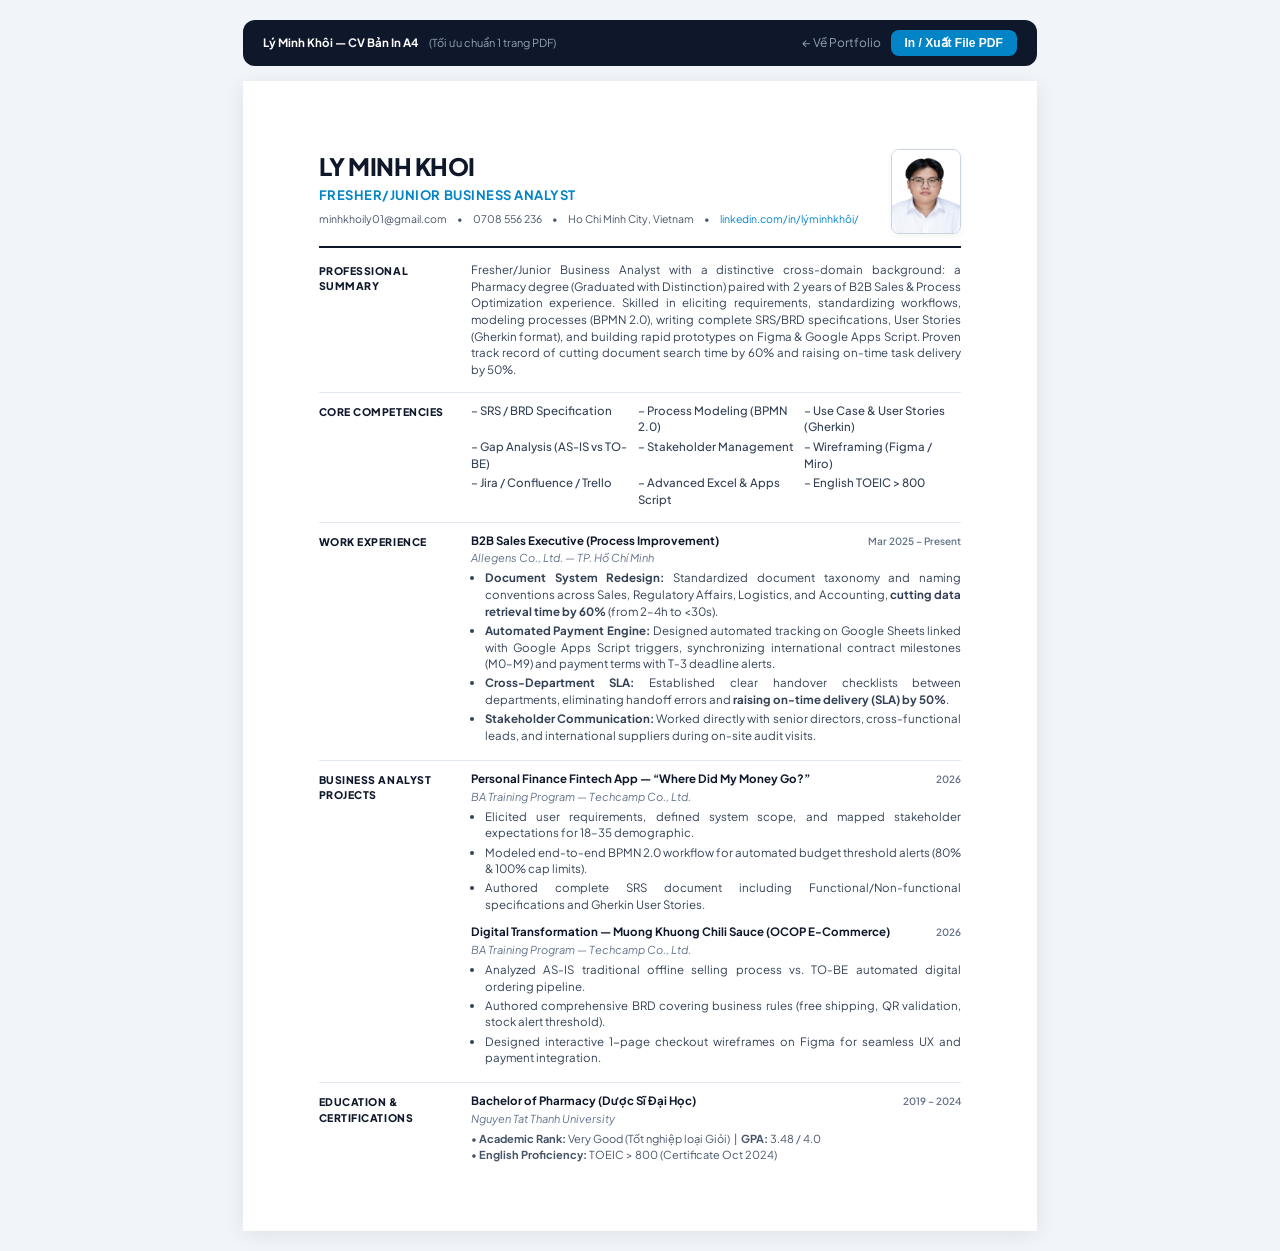
==== cv.html @ ffcbd56b "feat(cv): create standalone A4 printable cv.html with Fresher/Junior Business Analyst title" ====
<!DOCTYPE html>
<html lang="vi">
<head>
  <meta charset="UTF-8">
  <meta name="viewport" content="width=device-width, initial-scale=1.0">
  <title>CV Lý Minh Khôi - Fresher/Junior Business Analyst</title>
  <link rel="preconnect" href="https://fonts.googleapis.com">
  <link rel="preconnect" href="https://fonts.gstatic.com" crossorigin>
  <link href="https://fonts.googleapis.com/css2?family=Plus+Jakarta+Sans:wght@400;500;600;700;800&display=swap" rel="stylesheet">
  <style>
    * {
      box-sizing: border-box;
      margin: 0;
      padding: 0;
    }
    body {
      font-family: 'Plus Jakarta Sans', -apple-system, BlinkMacSystemFont, 'Segoe UI', Roboto, sans-serif;
      background-color: #f1f5f9;
      color: #1e293b;
      line-height: 1.45;
      font-size: 11.5px;
      padding: 20px 0;
    }
    .page {
      background: #ffffff;
      width: 210mm;
      min-height: 297mm;
      margin: 0 auto;
      padding: 18mm 20mm;
      box-shadow: 0 4px 20px rgba(0, 0, 0, 0.08);
      position: relative;
    }
    @media print {
      body {
        background: transparent;
        padding: 0;
      }
      .page {
        width: 100%;
        margin: 0;
        padding: 12mm 15mm;
        box-shadow: none;
      }
      .no-print {
        display: none !important;
      }
    }
    .header {
      display: flex;
      justify-content: space-between;
      align-items: flex-start;
      border-bottom: 2px solid #0f172a;
      padding-bottom: 12px;
      margin-bottom: 14px;
    }
    .name-title h1 {
      font-size: 24px;
      font-weight: 800;
      letter-spacing: -0.02em;
      color: #0f172a;
      text-transform: uppercase;
      margin-bottom: 2px;
    }
    .name-title .job-title {
      font-size: 13px;
      font-weight: 700;
      color: #0284c7;
      text-transform: uppercase;
      letter-spacing: 0.04em;
    }
    .contact-line {
      margin-top: 6px;
      font-size: 10.5px;
      color: #475569;
      display: flex;
      flex-wrap: wrap;
      gap: 10px;
    }
    .contact-line a {
      color: #0284c7;
      text-decoration: none;
    }
    .avatar-box {
      width: 70px;
      height: 85px;
      border-radius: 8px;
      overflow: hidden;
      border: 1px solid #cbd5e1;
      flex-shrink: 0;
      box-shadow: 0 2px 6px rgba(0,0,0,0.05);
    }
    .avatar-box img {
      width: 100%;
      height: 100%;
      object-cover: cover;
    }
    .section {
      display: grid;
      grid-template-columns: 140px 1fr;
      gap: 12px;
      margin-bottom: 13px;
      align-items: start;
    }
    .section-title {
      font-size: 10.5px;
      font-weight: 800;
      color: #0f172a;
      text-transform: uppercase;
      letter-spacing: 0.05em;
      padding-top: 1px;
    }
    .section-content {
      color: #334155;
    }
    .summary-text {
      text-align: justify;
      color: #334155;
    }
    .competencies-grid {
      display: grid;
      grid-template-columns: repeat(3, 1fr);
      gap: 3px 10px;
      font-weight: 500;
    }
    .job-header {
      display: flex;
      justify-content: space-between;
      align-items: baseline;
      margin-bottom: 1px;
    }
    .job-title-company {
      font-weight: 700;
      color: #0f172a;
    }
    .job-company-name {
      font-style: italic;
      color: #64748b;
      margin-bottom: 4px;
      font-size: 11px;
    }
    .job-date {
      font-size: 10px;
      color: #64748b;
      font-weight: 600;
    }
    ul.bullet-list {
      list-style-type: disc;
      padding-left: 14px;
      margin-top: 3px;
      space-y: 2px;
    }
    ul.bullet-list li {
      margin-bottom: 2.5px;
      text-align: justify;
    }
    .divider {
      border: 0;
      border-top: 1px solid #e2e8f0;
      margin: 10px 0;
    }
    .print-bar {
      max-width: 210mm;
      margin: 0 auto 15px auto;
      display: flex;
      justify-content: space-between;
      align-items: center;
      background: #0f172a;
      color: #ffffff;
      padding: 10px 20px;
      border-radius: 12px;
    }
    .btn-print {
      background: #0284c7;
      color: #ffffff;
      border: none;
      padding: 6px 14px;
      border-radius: 8px;
      font-weight: 600;
      font-size: 12px;
      cursor: pointer;
    }
    .btn-print:hover {
      background: #0369a1;
    }
  </style>
</head>
<body>

  <!-- Print Toolbar -->
  <div class="print-bar no-print">
    <div>
      <strong>Lý Minh Khôi — CV Bản In A4</strong>
      <span style="font-size: 11px; color: #94a3b8; margin-left: 8px;">(Tối ưu chuẩn 1 trang PDF)</span>
    </div>
    <div style="display: flex; gap: 10px; align-items: center;">
      <a href="index.html" style="color: #94a3b8; text-decoration: none; font-size: 12px;">← Về Portfolio</a>
      <button class="btn-print" onclick="window.print()">In / Xuất File PDF</button>
    </div>
  </div>

  <!-- A4 Page Container -->
  <div class="page">
    
    <!-- Header -->
    <div class="header">
      <div class="name-title">
        <h1>LY MINH KHOI</h1>
        <div class="job-title">Fresher/Junior Business Analyst</div>
        <div class="contact-line">
          <span>minhkhoily01@gmail.com</span>
          <span>•</span>
          <span>0708 556 236</span>
          <span>•</span>
          <span>Ho Chi Minh City, Vietnam</span>
          <span>•</span>
          <a href="https://www.linkedin.com/in/l%C3%BDminhkh%C3%B4i/" target="_blank">linkedin.com/in/lýminhkhôi/</a>
        </div>
      </div>
      <div class="avatar-box">
        <img src="assets/images/avatar.jpg" onerror="this.src='assets/images/avatar.svg'" alt="Lý Minh Khôi">
      </div>
    </div>

    <!-- Section 1: Professional Summary -->
    <div class="section">
      <div class="section-title">PROFESSIONAL SUMMARY</div>
      <div class="section-content summary-text">
        Fresher/Junior Business Analyst with a distinctive cross-domain background: a Pharmacy degree (Graduated with Distinction) paired with 2 years of B2B Sales & Process Optimization experience. Skilled in eliciting requirements, standardizing workflows, modeling processes (BPMN 2.0), writing complete SRS/BRD specifications, User Stories (Gherkin format), and building rapid prototypes on Figma & Google Apps Script. Proven track record of cutting document search time by 60% and raising on-time task delivery by 50%.
      </div>
    </div>

    <hr class="divider">

    <!-- Section 2: Core Competencies -->
    <div class="section">
      <div class="section-title">CORE COMPETENCIES</div>
      <div class="section-content">
        <div class="competencies-grid">
          <div>– SRS / BRD Specification</div>
          <div>– Process Modeling (BPMN 2.0)</div>
          <div>– Use Case & User Stories (Gherkin)</div>
          <div>– Gap Analysis (AS-IS vs TO-BE)</div>
          <div>– Stakeholder Management</div>
          <div>– Wireframing (Figma / Miro)</div>
          <div>– Jira / Confluence / Trello</div>
          <div>– Advanced Excel & Apps Script</div>
          <div>– English TOEIC > 800</div>
        </div>
      </div>
    </div>

    <hr class="divider">

    <!-- Section 3: Work Experience -->
    <div class="section">
      <div class="section-title">WORK EXPERIENCE</div>
      <div class="section-content">
        <div class="job-header">
          <span class="job-title-company">B2B Sales Executive (Process Improvement)</span>
          <span class="job-date">Mar 2025 – Present</span>
        </div>
        <div class="job-company-name">Allegens Co., Ltd. — TP. Hồ Chí Minh</div>
        <ul class="bullet-list">
          <li><strong>Document System Redesign:</strong> Standardized document taxonomy and naming conventions across Sales, Regulatory Affairs, Logistics, and Accounting, <strong>cutting data retrieval time by 60%</strong> (from 2–4h to <30s).</li>
          <li><strong>Automated Payment Engine:</strong> Designed automated tracking on Google Sheets linked with Google Apps Script triggers, synchronizing international contract milestones (M0–M9) and payment terms with T-3 deadline alerts.</li>
          <li><strong>Cross-Department SLA:</strong> Established clear handover checklists between departments, eliminating handoff errors and <strong>raising on-time delivery (SLA) by 50%</strong>.</li>
          <li><strong>Stakeholder Communication:</strong> Worked directly with senior directors, cross-functional leads, and international suppliers during on-site audit visits.</li>
        </ul>
      </div>
    </div>

    <hr class="divider">

    <!-- Section 4: BA Projects -->
    <div class="section">
      <div class="section-title">BUSINESS ANALYST PROJECTS</div>
      <div class="section-content" style="display: flex; flex-direction: column; gap: 8px;">
        
        <div>
          <div class="job-header">
            <span class="job-title-company">Personal Finance Fintech App — “Where Did My Money Go?”</span>
            <span class="job-date">2026</span>
          </div>
          <div class="job-company-name">BA Training Program — Techcamp Co., Ltd.</div>
          <ul class="bullet-list">
            <li>Elicited user requirements, defined system scope, and mapped stakeholder expectations for 18–35 demographic.</li>
            <li>Modeled end-to-end BPMN 2.0 workflow for automated budget threshold alerts (80% & 100% cap limits).</li>
            <li>Authored complete SRS document including Functional/Non-functional specifications and Gherkin User Stories.</li>
          </ul>
        </div>

        <div>
          <div class="job-header">
            <span class="job-title-company">Digital Transformation — Muong Khuong Chili Sauce (OCOP E-Commerce)</span>
            <span class="job-date">2026</span>
          </div>
          <div class="job-company-name">BA Training Program — Techcamp Co., Ltd.</div>
          <ul class="bullet-list">
            <li>Analyzed AS-IS traditional offline selling process vs. TO-BE automated digital ordering pipeline.</li>
            <li>Authored comprehensive BRD covering business rules (free shipping, QR validation, stock alert threshold).</li>
            <li>Designed interactive 1-page checkout wireframes on Figma for seamless UX and payment integration.</li>
          </ul>
        </div>

      </div>
    </div>

    <hr class="divider">

    <!-- Section 5: Education & Certifications -->
    <div class="section" style="margin-bottom: 0;">
      <div class="section-title">EDUCATION & CERTIFICATIONS</div>
      <div class="section-content">
        <div class="job-header">
          <span class="job-title-company">Bachelor of Pharmacy (Dược Sĩ Đại Học)</span>
          <span class="job-date">2019 – 2024</span>
        </div>
        <div class="job-company-name">Nguyen Tat Thanh University</div>
        <div style="font-size: 11px; color: #475569; margin-top: 1px;">
          • <strong>Academic Rank:</strong> Very Good (Tốt nghiệp loại Giỏi) &nbsp;|&nbsp; <strong>GPA:</strong> 3.48 / 4.0<br>
          • <strong>English Proficiency:</strong> TOEIC > 800 (Certificate Oct 2024)
        </div>
      </div>
    </div>

  </div>

</body>
</html>
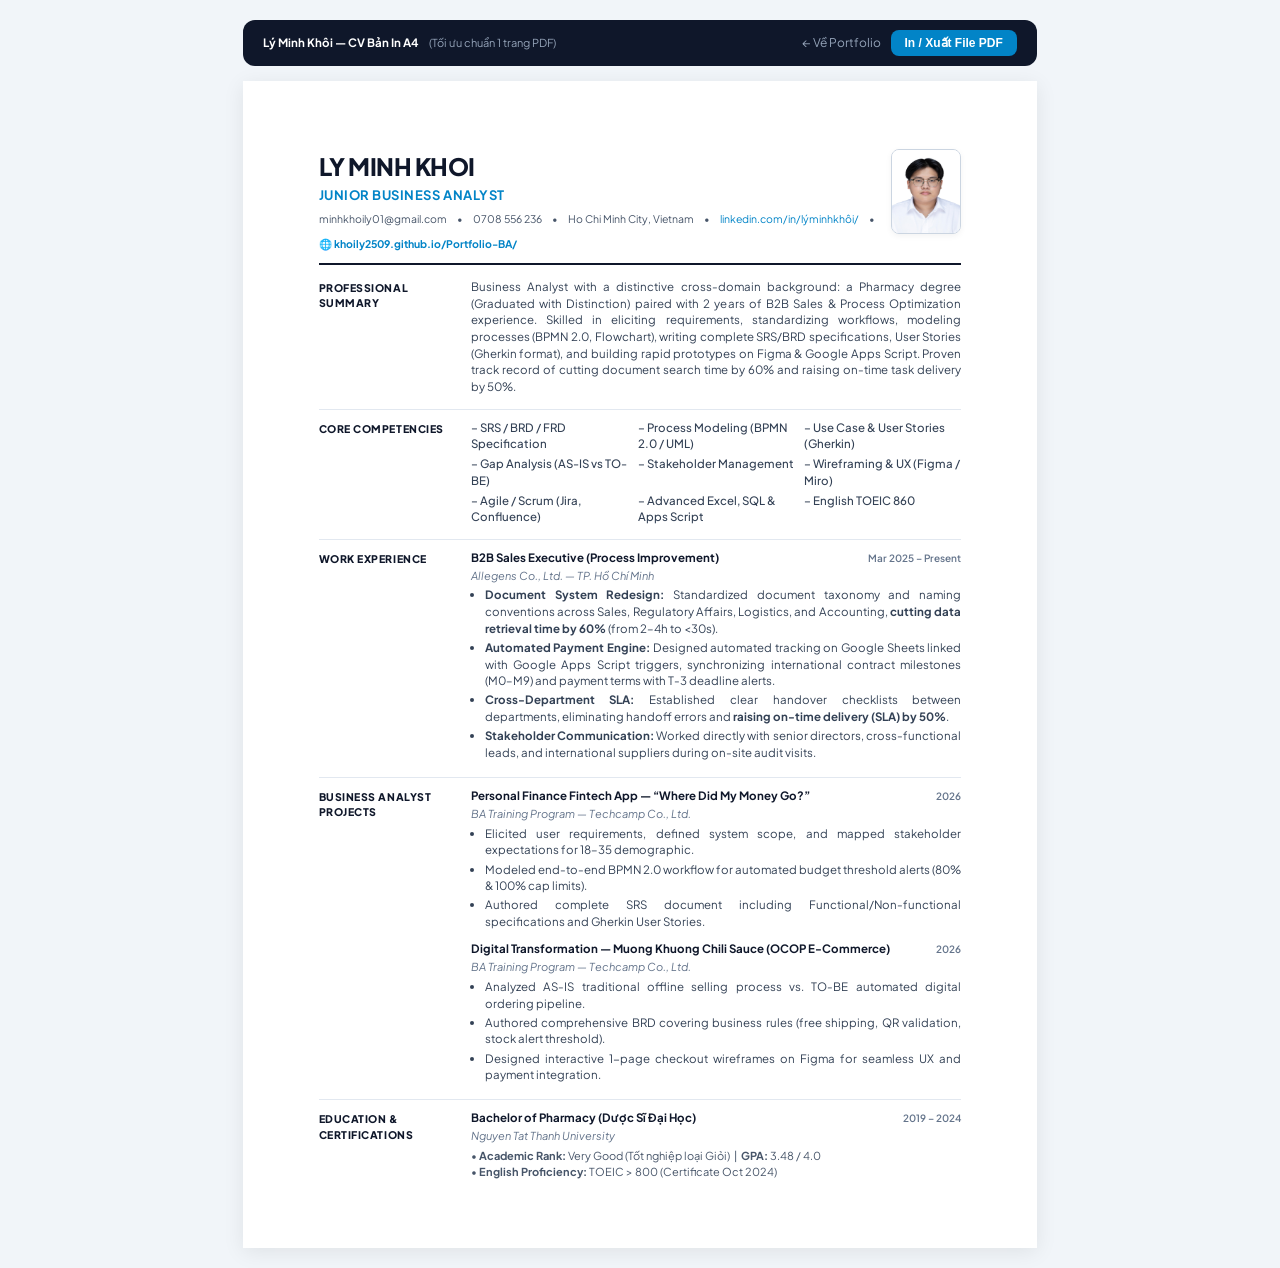
==== commit a2f57d67: "feat(cv): embed live portfolio URL and optimize core competencies with standard BA keywords" ====
--- a/cv.html
+++ b/cv.html
@@ -205,7 +205,7 @@
     <div class="header">
       <div class="name-title">
         <h1>LY MINH KHOI</h1>
-        <div class="job-title">Fresher/Junior Business Analyst</div>
+        <div class="job-title">Junior Business Analyst</div>
         <div class="contact-line">
           <span>minhkhoily01@gmail.com</span>
           <span>•</span>
@@ -214,6 +214,8 @@
           <span>Ho Chi Minh City, Vietnam</span>
           <span>•</span>
           <a href="https://www.linkedin.com/in/l%C3%BDminhkh%C3%B4i/" target="_blank">linkedin.com/in/lýminhkhôi/</a>
+          <span>•</span>
+          <a href="https://khoily2509.github.io/Portfolio-BA/" target="_blank" style="font-weight: 700; color: #0284c7;">🌐 khoily2509.github.io/Portfolio-BA/</a>
         </div>
       </div>
       <div class="avatar-box">
@@ -225,7 +227,7 @@
     <div class="section">
       <div class="section-title">PROFESSIONAL SUMMARY</div>
       <div class="section-content summary-text">
-        Fresher/Junior Business Analyst with a distinctive cross-domain background: a Pharmacy degree (Graduated with Distinction) paired with 2 years of B2B Sales & Process Optimization experience. Skilled in eliciting requirements, standardizing workflows, modeling processes (BPMN 2.0), writing complete SRS/BRD specifications, User Stories (Gherkin format), and building rapid prototypes on Figma & Google Apps Script. Proven track record of cutting document search time by 60% and raising on-time task delivery by 50%.
+        Business Analyst with a distinctive cross-domain background: a Pharmacy degree (Graduated with Distinction) paired with 2 years of B2B Sales & Process Optimization experience. Skilled in eliciting requirements, standardizing workflows, modeling processes (BPMN 2.0, Flowchart), writing complete SRS/BRD specifications, User Stories (Gherkin format), and building rapid prototypes on Figma & Google Apps Script. Proven track record of cutting document search time by 60% and raising on-time task delivery by 50%.
       </div>
     </div>
 
@@ -236,15 +238,15 @@
       <div class="section-title">CORE COMPETENCIES</div>
       <div class="section-content">
         <div class="competencies-grid">
-          <div>– SRS / BRD Specification</div>
-          <div>– Process Modeling (BPMN 2.0)</div>
+          <div>– SRS / BRD / FRD Specification</div>
+          <div>– Process Modeling (BPMN 2.0 / UML)</div>
           <div>– Use Case & User Stories (Gherkin)</div>
           <div>– Gap Analysis (AS-IS vs TO-BE)</div>
           <div>– Stakeholder Management</div>
-          <div>– Wireframing (Figma / Miro)</div>
-          <div>– Jira / Confluence / Trello</div>
-          <div>– Advanced Excel & Apps Script</div>
-          <div>– English TOEIC > 800</div>
+          <div>– Wireframing & UX (Figma / Miro)</div>
+          <div>– Agile / Scrum (Jira, Confluence)</div>
+          <div>– Advanced Excel, SQL & Apps Script</div>
+          <div>– English TOEIC 860</div>
         </div>
       </div>
     </div>
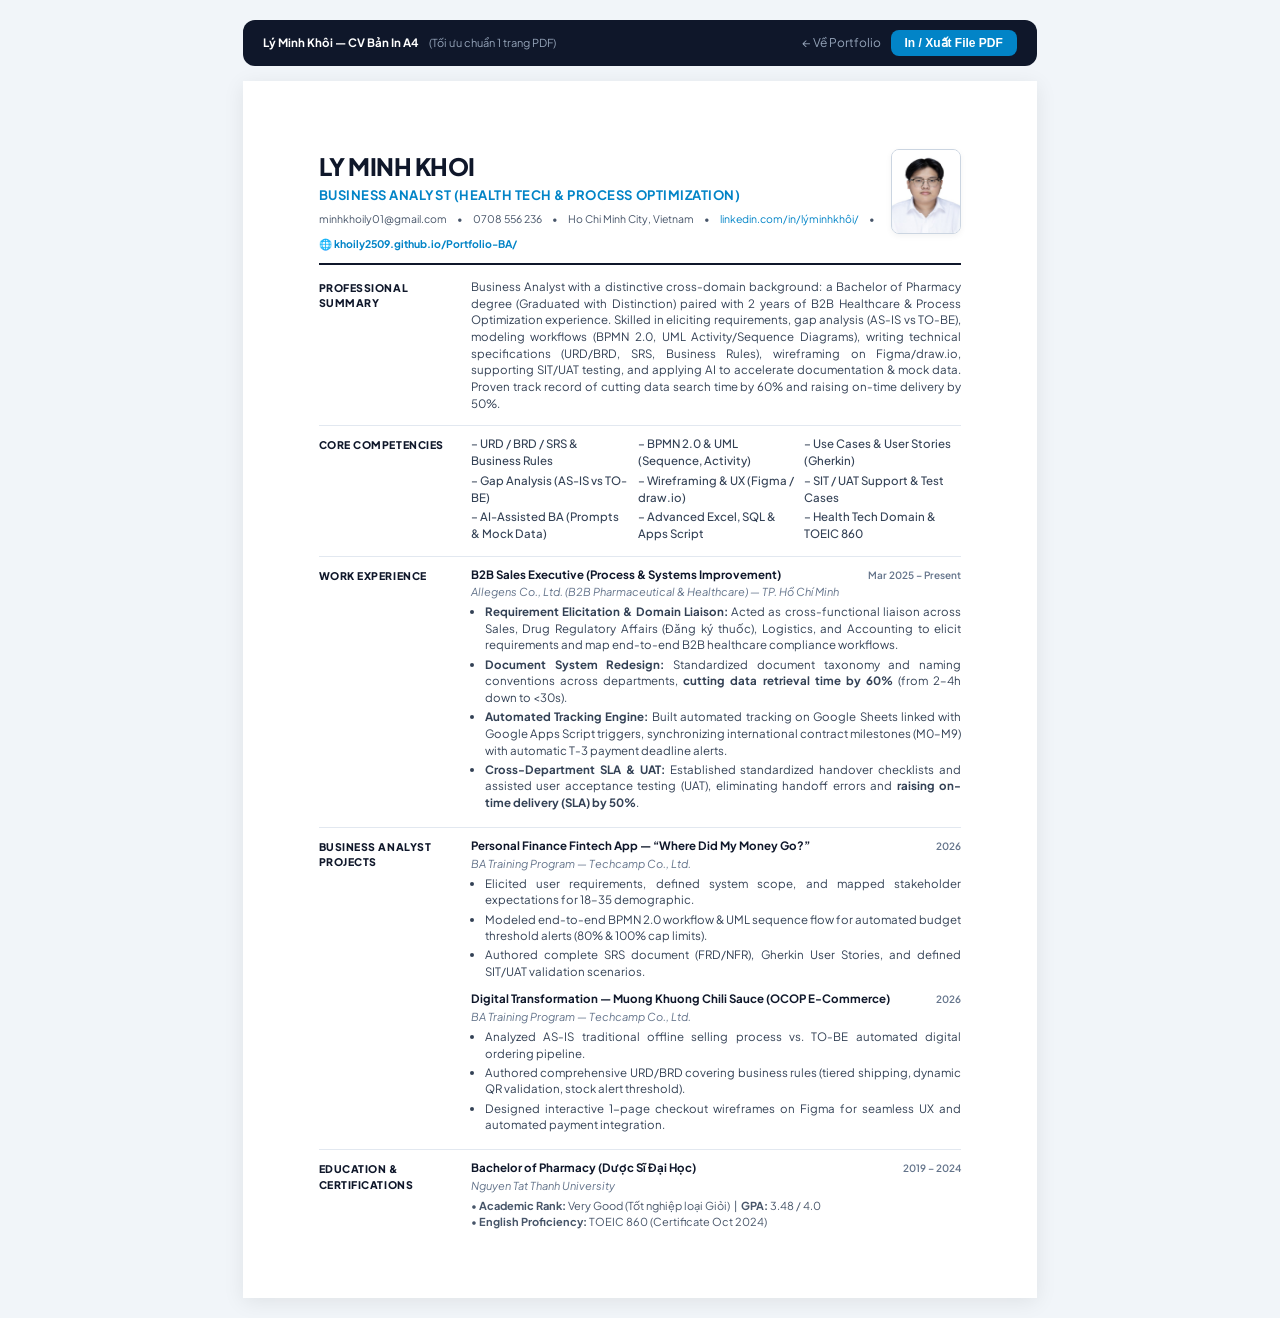
==== commit 061aa5c2: "feat(cv): update cv.html with Health Tech BA ATS keyword optimization" ====
--- a/cv.html
+++ b/cv.html
@@ -205,7 +205,7 @@
     <div class="header">
       <div class="name-title">
         <h1>LY MINH KHOI</h1>
-        <div class="job-title">Junior Business Analyst</div>
+        <div class="job-title">Business Analyst (Health Tech & Process Optimization)</div>
         <div class="contact-line">
           <span>minhkhoily01@gmail.com</span>
           <span>•</span>
@@ -227,7 +227,7 @@
     <div class="section">
       <div class="section-title">PROFESSIONAL SUMMARY</div>
       <div class="section-content summary-text">
-        Business Analyst with a distinctive cross-domain background: a Pharmacy degree (Graduated with Distinction) paired with 2 years of B2B Sales & Process Optimization experience. Skilled in eliciting requirements, standardizing workflows, modeling processes (BPMN 2.0, Flowchart), writing complete SRS/BRD specifications, User Stories (Gherkin format), and building rapid prototypes on Figma & Google Apps Script. Proven track record of cutting document search time by 60% and raising on-time task delivery by 50%.
+        Business Analyst with a distinctive cross-domain background: a Bachelor of Pharmacy degree (Graduated with Distinction) paired with 2 years of B2B Healthcare & Process Optimization experience. Skilled in eliciting requirements, gap analysis (AS-IS vs TO-BE), modeling workflows (BPMN 2.0, UML Activity/Sequence Diagrams), writing technical specifications (URD/BRD, SRS, Business Rules), wireframing on Figma/draw.io, supporting SIT/UAT testing, and applying AI to accelerate documentation & mock data. Proven track record of cutting data search time by 60% and raising on-time delivery by 50%.
       </div>
     </div>
 
@@ -238,15 +238,15 @@
       <div class="section-title">CORE COMPETENCIES</div>
       <div class="section-content">
         <div class="competencies-grid">
-          <div>– SRS / BRD / FRD Specification</div>
-          <div>– Process Modeling (BPMN 2.0 / UML)</div>
-          <div>– Use Case & User Stories (Gherkin)</div>
+          <div>– URD / BRD / SRS & Business Rules</div>
+          <div>– BPMN 2.0 & UML (Sequence, Activity)</div>
+          <div>– Use Cases & User Stories (Gherkin)</div>
           <div>– Gap Analysis (AS-IS vs TO-BE)</div>
-          <div>– Stakeholder Management</div>
-          <div>– Wireframing & UX (Figma / Miro)</div>
-          <div>– Agile / Scrum (Jira, Confluence)</div>
+          <div>– Wireframing & UX (Figma / draw.io)</div>
+          <div>– SIT / UAT Support & Test Cases</div>
+          <div>– AI-Assisted BA (Prompts & Mock Data)</div>
           <div>– Advanced Excel, SQL & Apps Script</div>
-          <div>– English TOEIC 860</div>
+          <div>– Health Tech Domain & TOEIC 860</div>
         </div>
       </div>
     </div>
@@ -258,15 +258,15 @@
       <div class="section-title">WORK EXPERIENCE</div>
       <div class="section-content">
         <div class="job-header">
-          <span class="job-title-company">B2B Sales Executive (Process Improvement)</span>
+          <span class="job-title-company">B2B Sales Executive (Process & Systems Improvement)</span>
           <span class="job-date">Mar 2025 – Present</span>
         </div>
-        <div class="job-company-name">Allegens Co., Ltd. — TP. Hồ Chí Minh</div>
+        <div class="job-company-name">Allegens Co., Ltd. (B2B Pharmaceutical & Healthcare) — TP. Hồ Chí Minh</div>
         <ul class="bullet-list">
-          <li><strong>Document System Redesign:</strong> Standardized document taxonomy and naming conventions across Sales, Regulatory Affairs, Logistics, and Accounting, <strong>cutting data retrieval time by 60%</strong> (from 2–4h to <30s).</li>
-          <li><strong>Automated Payment Engine:</strong> Designed automated tracking on Google Sheets linked with Google Apps Script triggers, synchronizing international contract milestones (M0–M9) and payment terms with T-3 deadline alerts.</li>
-          <li><strong>Cross-Department SLA:</strong> Established clear handover checklists between departments, eliminating handoff errors and <strong>raising on-time delivery (SLA) by 50%</strong>.</li>
-          <li><strong>Stakeholder Communication:</strong> Worked directly with senior directors, cross-functional leads, and international suppliers during on-site audit visits.</li>
+          <li><strong>Requirement Elicitation & Domain Liaison:</strong> Acted as cross-functional liaison across Sales, Drug Regulatory Affairs (Đăng ký thuốc), Logistics, and Accounting to elicit requirements and map end-to-end B2B healthcare compliance workflows.</li>
+          <li><strong>Document System Redesign:</strong> Standardized document taxonomy and naming conventions across departments, <strong>cutting data retrieval time by 60%</strong> (from 2–4h down to <30s).</li>
+          <li><strong>Automated Tracking Engine:</strong> Built automated tracking on Google Sheets linked with Google Apps Script triggers, synchronizing international contract milestones (M0–M9) with automatic T-3 payment deadline alerts.</li>
+          <li><strong>Cross-Department SLA & UAT:</strong> Established standardized handover checklists and assisted user acceptance testing (UAT), eliminating handoff errors and <strong>raising on-time delivery (SLA) by 50%</strong>.</li>
         </ul>
       </div>
     </div>
@@ -286,8 +286,8 @@
           <div class="job-company-name">BA Training Program — Techcamp Co., Ltd.</div>
           <ul class="bullet-list">
             <li>Elicited user requirements, defined system scope, and mapped stakeholder expectations for 18–35 demographic.</li>
-            <li>Modeled end-to-end BPMN 2.0 workflow for automated budget threshold alerts (80% & 100% cap limits).</li>
-            <li>Authored complete SRS document including Functional/Non-functional specifications and Gherkin User Stories.</li>
+            <li>Modeled end-to-end BPMN 2.0 workflow & UML sequence flow for automated budget threshold alerts (80% & 100% cap limits).</li>
+            <li>Authored complete SRS document (FRD/NFR), Gherkin User Stories, and defined SIT/UAT validation scenarios.</li>
           </ul>
         </div>
 
@@ -299,8 +299,8 @@
           <div class="job-company-name">BA Training Program — Techcamp Co., Ltd.</div>
           <ul class="bullet-list">
             <li>Analyzed AS-IS traditional offline selling process vs. TO-BE automated digital ordering pipeline.</li>
-            <li>Authored comprehensive BRD covering business rules (free shipping, QR validation, stock alert threshold).</li>
-            <li>Designed interactive 1-page checkout wireframes on Figma for seamless UX and payment integration.</li>
+            <li>Authored comprehensive URD/BRD covering business rules (tiered shipping, dynamic QR validation, stock alert threshold).</li>
+            <li>Designed interactive 1-page checkout wireframes on Figma for seamless UX and automated payment integration.</li>
           </ul>
         </div>
 
@@ -320,7 +320,7 @@
         <div class="job-company-name">Nguyen Tat Thanh University</div>
         <div style="font-size: 11px; color: #475569; margin-top: 1px;">
           • <strong>Academic Rank:</strong> Very Good (Tốt nghiệp loại Giỏi) &nbsp;|&nbsp; <strong>GPA:</strong> 3.48 / 4.0<br>
-          • <strong>English Proficiency:</strong> TOEIC > 800 (Certificate Oct 2024)
+          • <strong>English Proficiency:</strong> TOEIC 860 (Certificate Oct 2024)
         </div>
       </div>
     </div>
